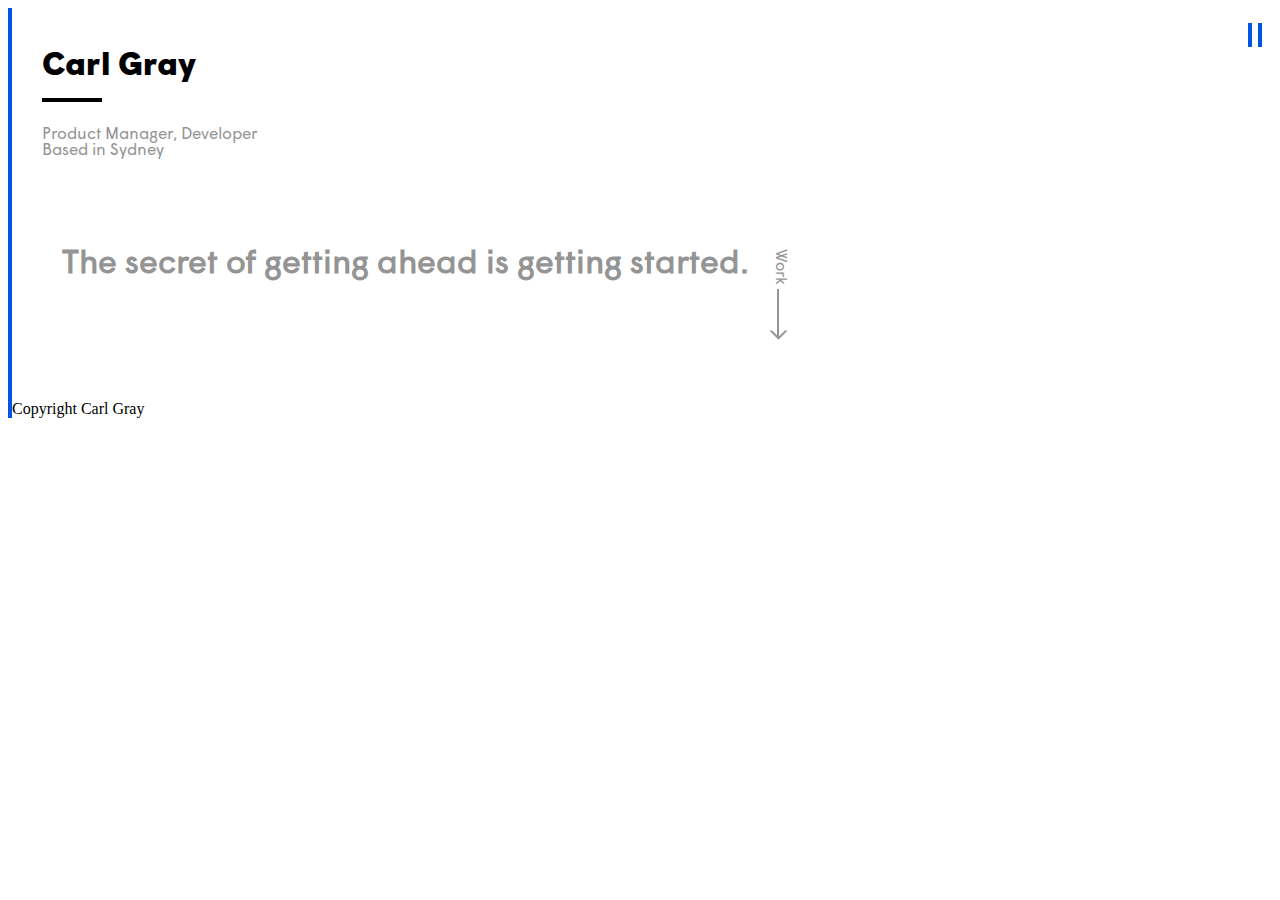
==== index.html @ 5b42e324 "first commit portfolio" ====
<!DOCTYPE html>
<html>
<head>
    <meta charset="utf-8" />
    <title>Page Title</title>
    <meta name="viewport" content="width=device-width, initial-scale=1">
    <link rel="stylesheet" type="text/css" media="screen" href="https://necolas.github.io/normalize.css/8.0.0/normalize.css" />
    <link rel="stylesheet" type="text/css" media="screen" href="main.css" />
</head>
<body>
<nav>
        <div class="menu"><img src ="images/svgs/menu.svg"> </div>
    </nav>
 <div class="container">  
    <div class="name">
        <div class="name-name">Carl Gray</div>
        <div class="name-line"></div>
        <div class="name-bio">Product Manager, Developer<br> Based in Sydney</div>
        <div class="name-space"></div>
    </div>
    <div class="quote">
        <div class="quotation">The secret of getting ahead is getting started.</div>
        <div class="work">Work <img src="images/arrow-small.png"></div>
    </div>
    <div class="quote-space"></div>
    <div class="portfolio">
        <div class="firstfnf"></div>
        <div class="port-filler1"></div>
        <div class="port-filler2"></div>
        <div class="portfolio-space"></div>
        <div class="footer-line"></div>
        <div class="footer">Copyright Carl Gray</div>
    </div>
</div> 
</body>
</html>
---- main.css ----
@font-face {
    font-family: 'Wigrum_Black';
    src:  url('Wigrum_Black.otf') format('opentype');
  }
@font-face {
    font-family: 'Wigrum_Regular';
    src:  url('Wigrum_Regular.otf') format('opentype');
  }

body {
    border-left: 4px solid #0055E5; 
}

.nav-space {

}

nav {
    display: flex;
    justify-content: flex-end;
}
.menu {
    padding-top: 15px;
    padding-right: 10px;
}

.container {
    display: flex;
    flex-direction: column;
}
.name {

}
.name-name {
    font-family: 'Wigrum_Black', sans-serif;
    font-size: 32px;
    padding-left: 30px;
    padding-bottom: 15px;
}

.name-line {
	height: 4px;
	width: 60px;
    background-color: #000000;
    margin-left: 30px;
    margin-bottom: 25px;
}

.name-bio {
    font-family: 'Wigrum_Regular', sans-serif;
    font-size: 16px;
    color:#949494;
    padding-left: 30px;
}

.name-space {
    height: 90px;
}

.quote {
    display: flex;

}

.quotation {
    font-family: 'Wigrum_Regular', sans-serif;
    font-size: 32px;
    /* letter-spacing: 1px; */
    font-weight: bold;
    color:#949494;
    padding-left: 50px;
    text-align: end;
    padding-right: 20px;
}

.work {
    padding-right: 10px;
    writing-mode: vertical-rl;
    text-orientation: mixed;
    align-self: flex-end;
    font-family: 'Wigrum_Regular', sans-serif;
    font-size: 15px;
    color:#949494;
}

.quote-space {
 height: 60px;
}

.portfolio {
   
}
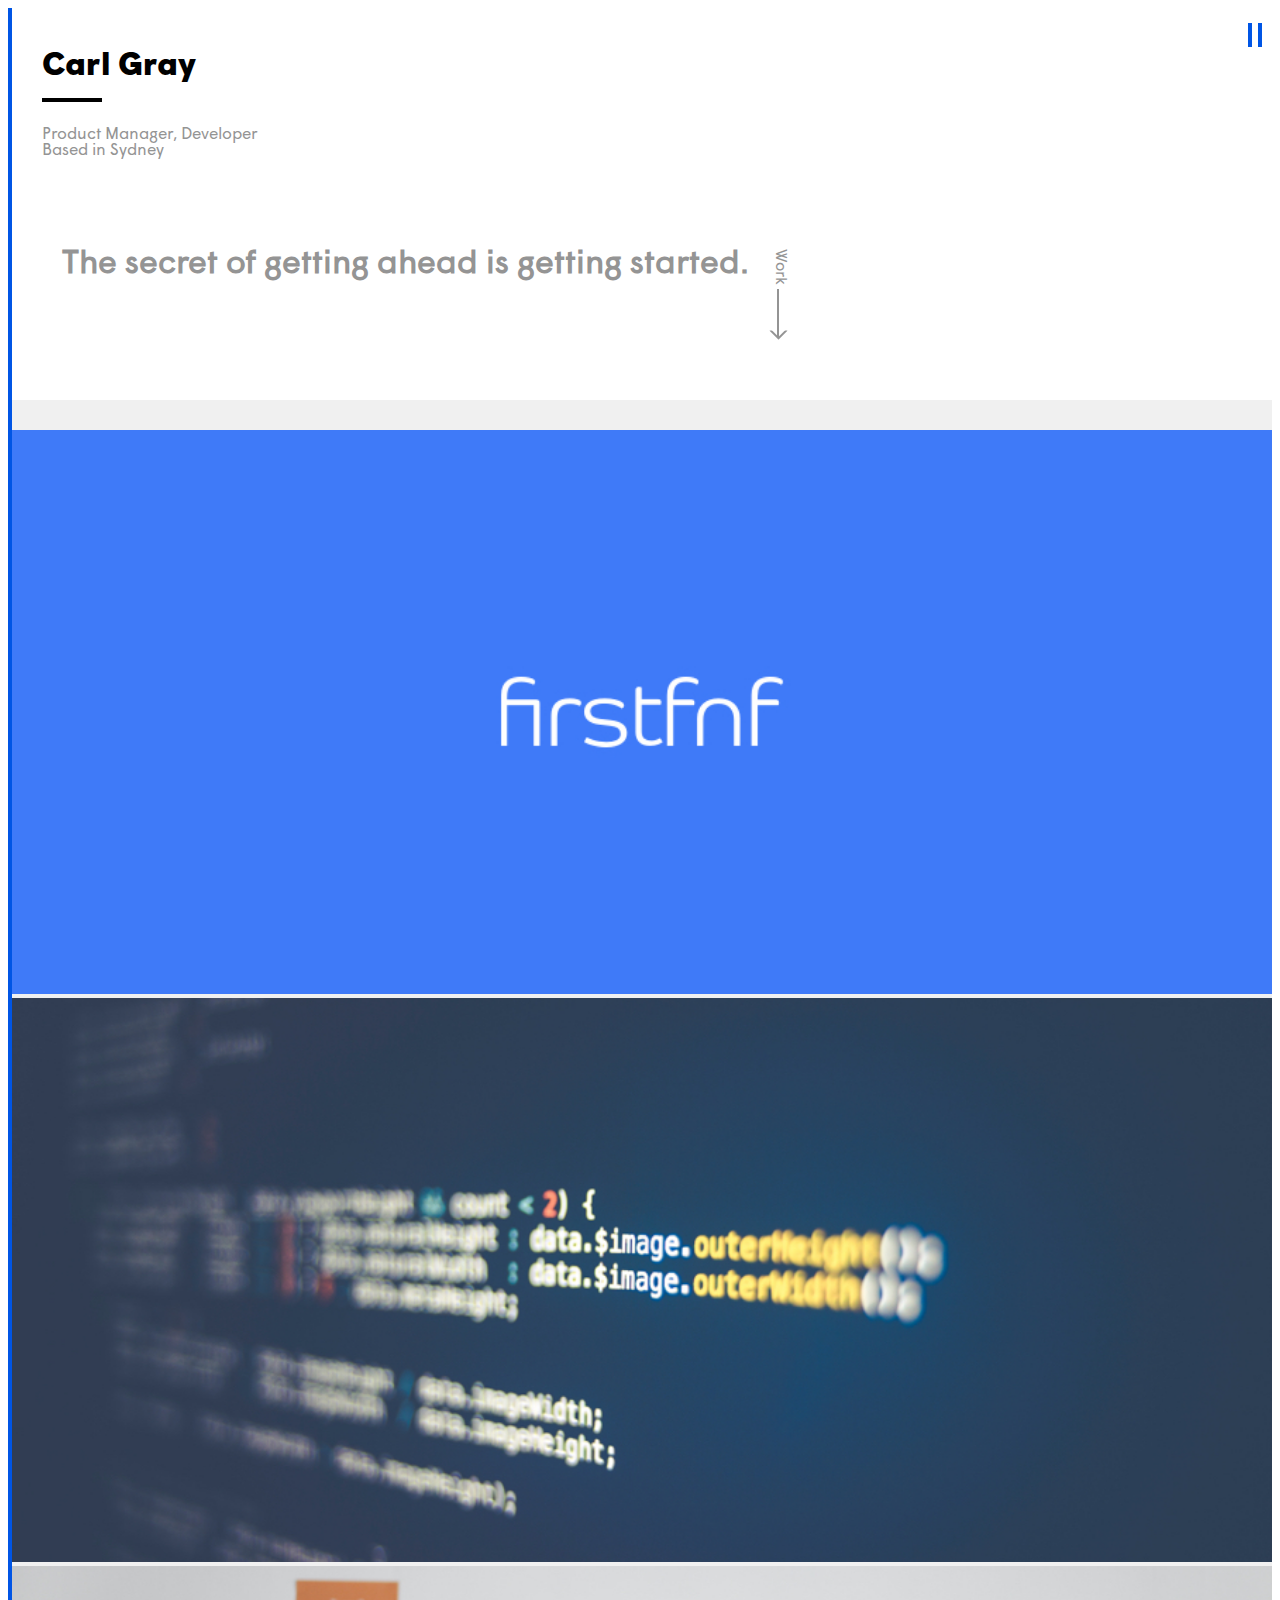
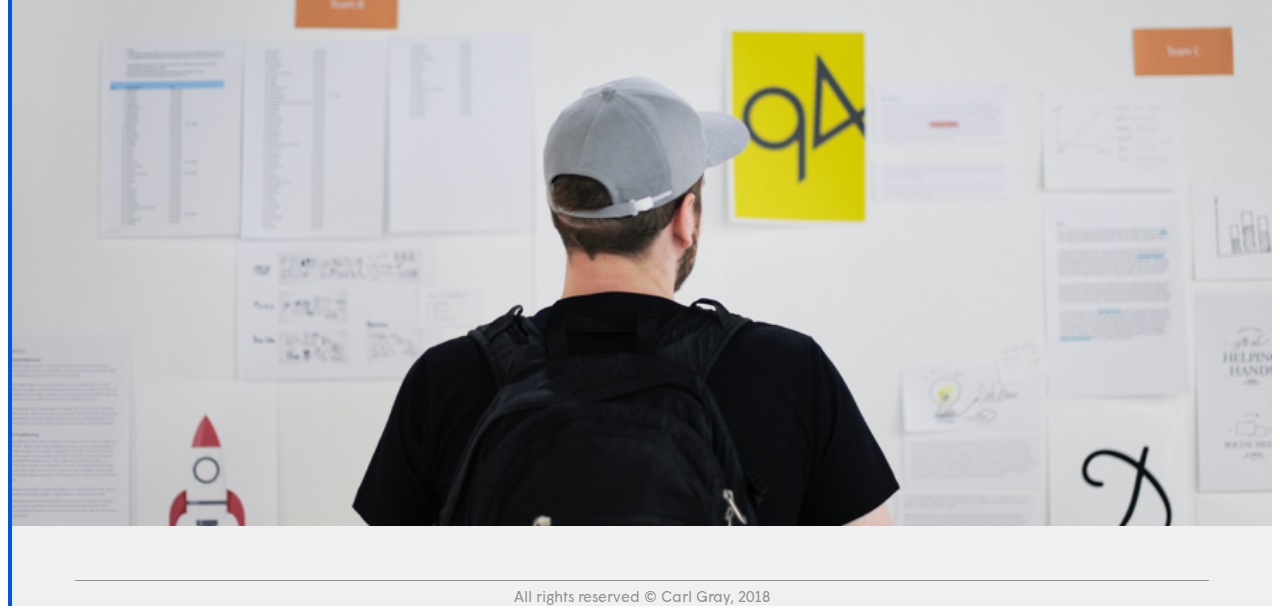
==== commit 759ee1d9: "landing page mobile with stretch photos" ====
--- a/index.html
+++ b/index.html
@@ -24,12 +24,12 @@
     </div>
     <div class="quote-space"></div>
     <div class="portfolio">
-        <div class="firstfnf"></div>
-        <div class="port-filler1"></div>
-        <div class="port-filler2"></div>
+        <div class="firstfnf"><img class="firstfnf-img" src="images/projects/p1.jpg"> </div>
+        <div class="port-filler1"><img class="port-filler1-img" src="images/projects/p2.jpg"></div>
+        <div class="port-filler2"><img class="port-filler2-img" src="images/projects/p3.jpg"></div>
         <div class="portfolio-space"></div>
         <div class="footer-line"></div>
-        <div class="footer">Copyright Carl Gray</div>
+        <div class="footer">All rights reserved © Carl Gray, 2018</div>
     </div>
 </div> 
 </body>
--- a/main.css
+++ b/main.css
@@ -11,9 +11,7 @@
     border-left: 4px solid #0055E5; 
 }
 
-.nav-space {
-
-}
+/* nav area */
 
 nav {
     display: flex;
@@ -24,13 +22,14 @@
     padding-right: 10px;
 }
 
+/* container area */
+
 .container {
     display: flex;
     flex-direction: column;
 }
-.name {
+/* name and bio area */
 
-}
 .name-name {
     font-family: 'Wigrum_Black', sans-serif;
     font-size: 32px;
@@ -56,6 +55,8 @@
 .name-space {
     height: 90px;
 }
+
+/* quotation & work area */
 
 .quote {
     display: flex;
@@ -87,6 +88,49 @@
  height: 60px;
 }
 
+/* portfolio intro area & images */
+
 .portfolio {
-   
-}+    display: flex;
+    padding-top: 30px;
+    background-color: #F0F0F0;
+    justify-content: space-between;
+    flex-direction: column;
+}
+
+.firstfnf-img {
+    width: 100%;
+    height: auto;
+}
+
+.port-filler1-img {
+    width: 100%;
+    height: auto;
+}
+
+.port-filler2-img {
+    width: 100%;
+    height: auto;
+}
+
+.portfolio-space {
+    height: 40px;
+}
+
+/* footer area */
+
+.footer-line {
+    align-self: center;
+    height: 1px;
+    width: 90%;
+    background-color: #949494;
+    margin: 10px;
+}
+
+.footer {
+    font-family: 'Wigrum_Regular', sans-serif;
+    font-size: 15px;
+    color:#949494;
+    text-align: center;
+}
+
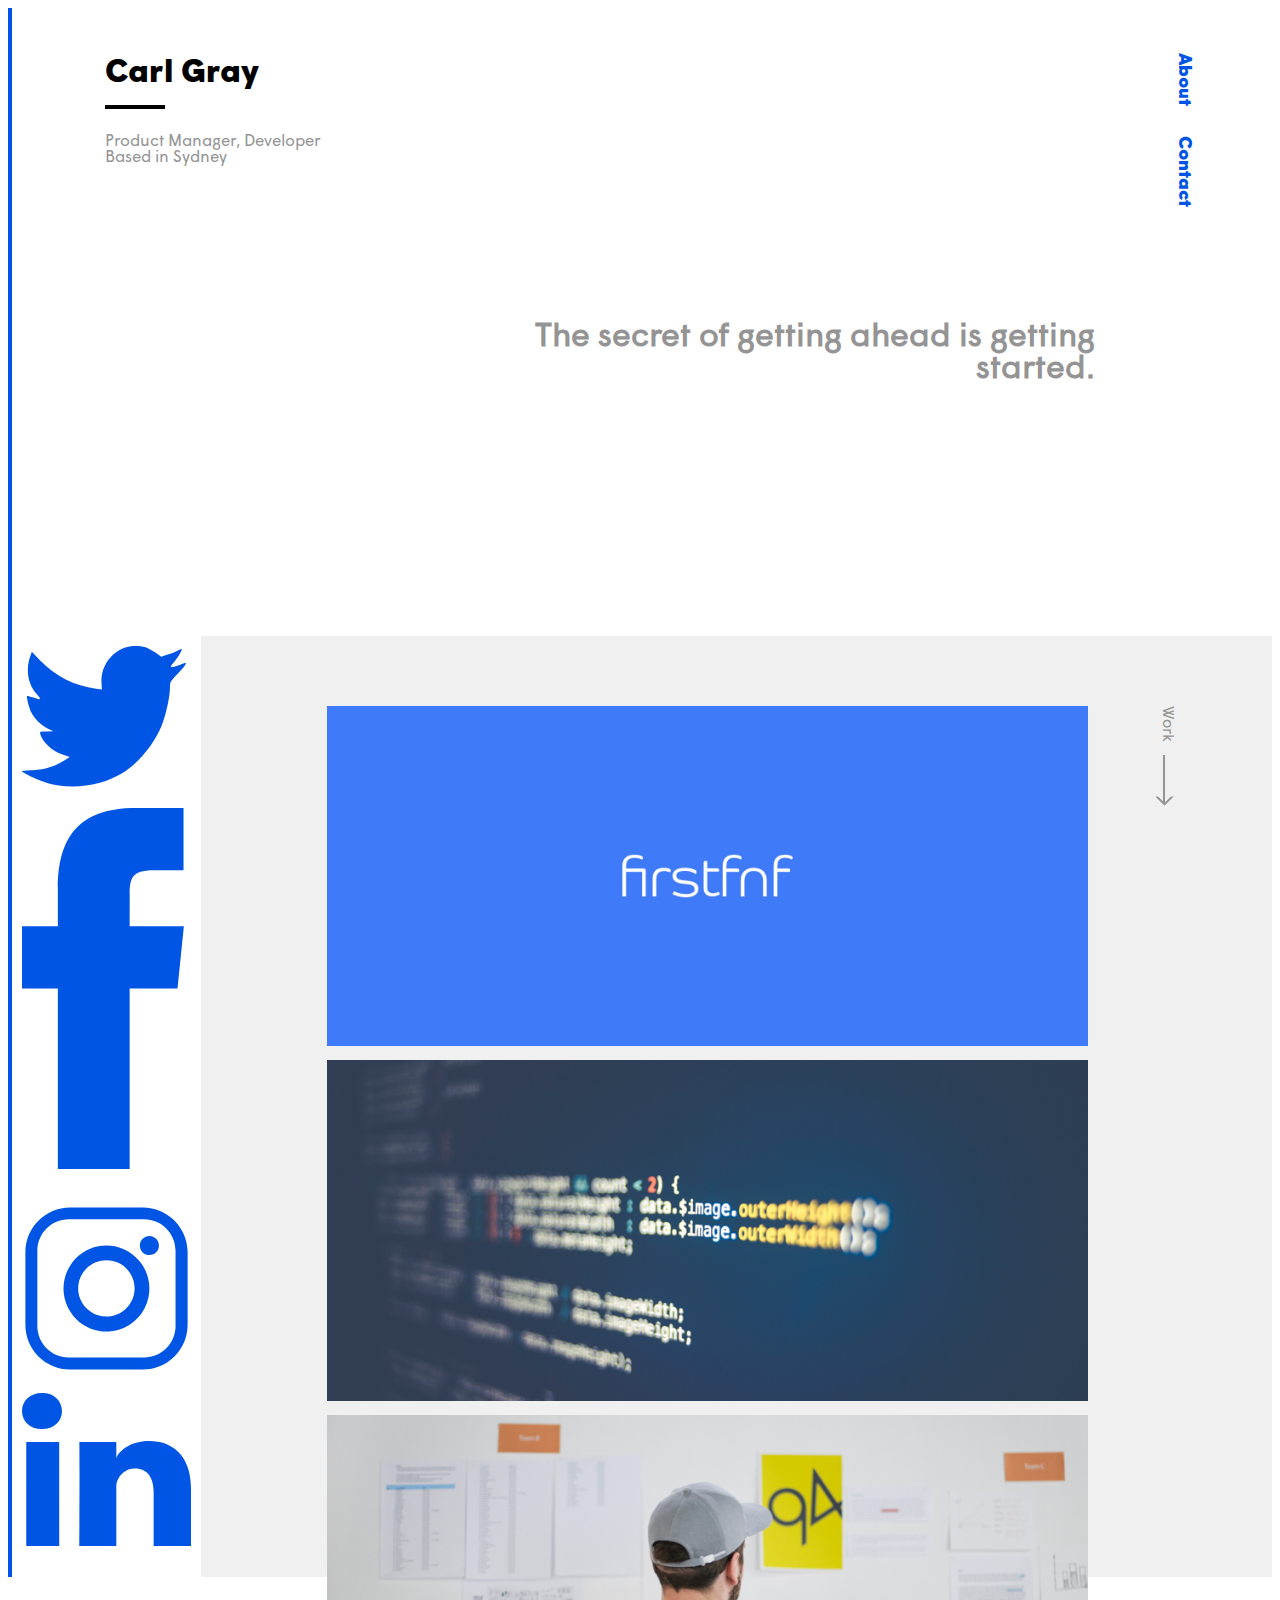
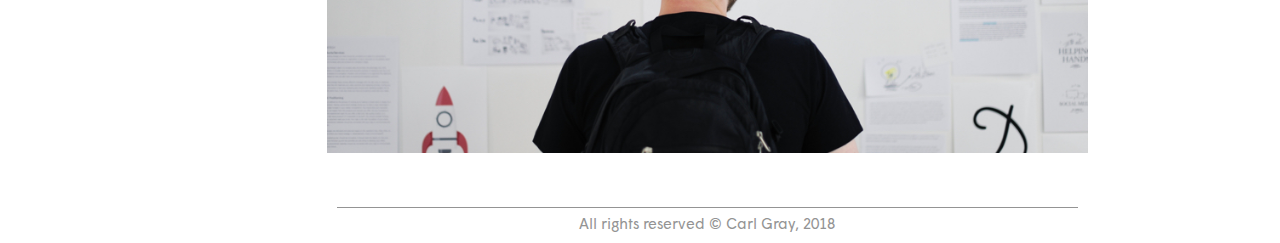
==== commit d16c28ac: "full screen view" ====
--- a/index.html
+++ b/index.html
@@ -8,9 +8,41 @@
     <link rel="stylesheet" type="text/css" media="screen" href="main.css" />
 </head>
 <body>
-<nav>
+
+        <nav role='navigation'>
+                <div id="menuToggle">
+                  <!--
+                  A fake / hidden checkbox is used as click reciever,
+                  so you can use the :checked selector on it.
+                  -->
+                  <input type="checkbox" />
+                  
+                  <!--
+                  Some spans to act as a hamburger.
+                  
+                  They are acting like a real hamburger,
+                  not that McDonalds stuff.
+                  -->
+                  <span></span>
+                  <span></span>
+                  <!-- <span></span> -->
+                  
+                  <!--
+                  Too bad the menu has to be inside of the button
+                  but hey, it's pure CSS magic.
+                  -->
+                  <ul id="menu">
+                    <a href="#" id="cg-menu"><li>Carl Gray</li></a>
+                    <a href="#"><li>Home</li></a>
+                    <a href="#"><li>About</li></a>
+                    <a href="#"><li>Contact</li></a>
+                  </ul>
+                </div>
+              </nav>
+
+<!-- <nav>
         <div class="menu"><img src ="images/svgs/menu.svg"> </div>
-    </nav>
+    </nav> -->
  <div class="container">  
     <div class="name">
         <div class="name-name">Carl Gray</div>
@@ -18,12 +50,24 @@
         <div class="name-bio">Product Manager, Developer<br> Based in Sydney</div>
         <div class="name-space"></div>
     </div>
+    <div class="right-side-media">
+        <div>About</div>
+        <div>Contact</div>
+    </div>
     <div class="quote">
         <div class="quotation">The secret of getting ahead is getting started.</div>
         <div class="work">Work <img src="images/arrow-small.png"></div>
     </div>
     <div class="quote-space"></div>
+    <div class="aside-media">
+        <img src="images/svgs/twitter.svg">
+        <img src="images/svgs/facebook.svg">
+        <img src="images/svgs/instagram.svg">
+        <img src="images/svgs/linked in.svg">
+       
+    </div>
     <div class="portfolio">
+        <div>
         <div class="firstfnf"><img class="firstfnf-img" src="images/projects/p1.jpg"> </div>
         <div class="port-filler1"><img class="port-filler1-img" src="images/projects/p2.jpg"></div>
         <div class="port-filler2"><img class="port-filler2-img" src="images/projects/p3.jpg"></div>
@@ -31,6 +75,9 @@
         <div class="footer-line"></div>
         <div class="footer">All rights reserved © Carl Gray, 2018</div>
     </div>
+    <div>
+    <div class="work-media">Work<img src="images/arrow-small.png"></div>
+    </div>
 </div> 
 </body>
 </html>--- a/main.css
+++ b/main.css
@@ -7,20 +7,195 @@
     src:  url('Wigrum_Regular.otf') format('opentype');
   }
 
+
+/* testing burger bar 160 lines */
+body
+{
+  /* margin: 0;
+  padding: 0;
+   */
+  /* make it look decent enough */
+  /* background: #232323;
+  color: #cdcdcd; */
+  /* font-family: "Avenir Next", "Avenir", sans-serif; */
+  
+  overflow-x: hidden; /* needed because hiding the menu on the right side is not perfect,  */
+}
+
+a
+{
+  text-decoration: none;
+  color: #232323;
+  
+  transition: color 0.3s ease;
+}
+
+a:hover
+{
+  color: tomato;
+}
+
+#menuToggle
+{
+  display: block;
+  position: absolute;
+  top: 15px;
+  right: 10px;
+  
+  z-index: 1;
+  
+  -webkit-user-select: none;
+  user-select: none;
+}
+
+#menuToggle input
+{
+  display: block;
+  width: 40px;
+  height: 32px;
+  position: absolute;
+  top: -7px;
+  left: -5px;
+  
+  cursor: pointer;
+  
+  opacity: 0; /* hide this */
+  z-index: 2; /* and place it over the hamburger */
+  
+  -webkit-touch-callout: none;
+}
+
+/*
+ * Just a quick hamburger
+ */
+#menuToggle span
+{
+  display: inline-block;
+  width: 4px;
+  height: 24px;
+  margin-left: 5px;
+  position: relative;
+  
+  
+  background: #0055E5;
+  /* border-radius: 3px; */
+  
+  z-index: 1;
+  
+  transform-origin: 0px 0px;
+  transform-origin: bottom;
+  
+  transition: transform 0.5s cubic-bezier(0.77,0.2,0.05,1.0),
+              background 0.5s cubic-bezier(0.77,0.2,0.05,1.0),
+              opacity 0.55s ease;
+}
+
+#menuToggle span:first-child
+{
+  transform-origin: 0% 0%;
+}
+
+#menuToggle span:nth-last-child(2)
+{
+  transform-origin: 0% 100%;
+  
+}
+
+/* 
+ * Transform all the slices of hamburger
+ * into a crossmark.
+ */
+#menuToggle input:checked ~ span
+{
+  opacity: 1;
+  transform: rotate(-30deg) translate(0px, 0px);
+  background: #232323;
+  
+}
+
+/*
+ * But let's hide the middle one.
+ */
+#menuToggle input:checked ~ span:nth-last-child(3)
+{
+  opacity: 0;
+  transform: rotate(0deg) scale(0.2, 0.2);
+}
+
+/*
+ * Ohyeah and the last one should go the other direction
+ */
+#menuToggle input:checked ~ span:nth-last-child(3)
+{
+  opacity: 1;
+  transform: rotate(30deg) translate(-1px, -1px);
+  transform-origin: bottom;
+}
+
+/*
+ * Make this absolute positioned
+ * at the top left of the screen
+ */
+#menu
+{
+  position: absolute;
+  width: 300px;
+  margin: -100px 0 0 0;
+  padding: 110px;
+  padding-bottom: 450px;
+  padding-top: 125px;
+  right: -100px;
+  
+  background: #ededed;
+  list-style-type: none;
+  -webkit-font-smoothing: antialiased;
+  /* to stop flickering of text in safari */
+  
+  transform-origin: 0% 0%;
+  transform: translate(100%, 0);
+  
+  transition: transform 0.5s cubic-bezier(0.77,0.2,0.05,1.0);
+}
+
+#menu li {
+  padding: 10px 0;
+  font-size: 18px;
+  font-family: 'Wigrum_Black', sans-serif;
+  color: #0055E5;
+  padding-bottom: 20px;
+}
+
+#cg-menu {
+    padding-left: 30px;
+    padding-bottom: 15px;
+}
+
+
+/*
+ * And let's fade it in from the left
+ */
+#menuToggle input:checked ~ ul
+{
+  transform: scale(1.0, 1.0);
+  opacity: 1;
+}
+
+/* START OF CODE AFTER NAV */
+
 body {
     border-left: 4px solid #0055E5; 
 }
 
 /* nav area */
 
-nav {
+/* nav {
     display: flex;
     justify-content: flex-end;
 }
 .menu {
     padding-top: 15px;
     padding-right: 10px;
-}
+} */
 
 /* container area */
 
@@ -35,6 +210,7 @@
     font-size: 32px;
     padding-left: 30px;
     padding-bottom: 15px;
+    padding-top: 50px;
 }
 
 .name-line {
@@ -60,6 +236,8 @@
 
 .quote {
     display: flex;
+    justify-content: flex-end;
+    
 
 }
 
@@ -72,6 +250,7 @@
     padding-left: 50px;
     text-align: end;
     padding-right: 20px;
+    margin-left: 50px;
 }
 
 .work {
@@ -101,11 +280,13 @@
 .firstfnf-img {
     width: 100%;
     height: auto;
+    padding-bottom: 10px;
 }
 
 .port-filler1-img {
     width: 100%;
     height: auto;
+    padding-bottom: 10px;
 }
 
 .port-filler2-img {
@@ -122,7 +303,7 @@
 .footer-line {
     align-self: center;
     height: 1px;
-    width: 90%;
+    /* width: 90%; */
     background-color: #949494;
     margin: 10px;
 }
@@ -132,5 +313,117 @@
     font-size: 15px;
     color:#949494;
     text-align: center;
-}
-
+    padding-bottom: 10px;
+}
+
+/* media queries fixes for html */
+
+.aside-media {
+    display: none;
+}
+
+.right-side-media {
+    display: none;
+}
+
+.work-media {
+    display: none;
+}
+
+@media only screen and (min-width: 650px) {
+body {
+    
+}    
+
+#menu {display: none;}
+a {display: none;}
+#menuToggle {display: none;}
+
+
+.container {
+    display: grid;
+    grid-template-columns: 15% 35% 50%;
+    grid-template-rows: 20% 20% 60%;
+     
+}
+
+.name {
+    grid-column: 1 / 3;
+    grid-row: 1 / 2;
+    justify-content: flex-start;
+    padding-left: 10%;
+}
+
+.right-side-media {
+    grid-column: 3 / 4;
+    grid-row: 1 / 2;
+    display: flex;
+    justify-content: flex-start;
+    writing-mode: vertical-rl;
+    text-orientation: mixed;
+    font-family: 'Wigrum_Black', sans-serif;
+    font-size: 18px;
+    color:#0055E5;
+    padding-top: 30px;
+    
+}
+
+.right-side-media div {
+    padding: 15px;
+    padding-right: 80px;
+}
+
+.quote {
+    grid-column: 1 / 4;
+    grid-row: 2 / 3;
+    padding-bottom: 50px;
+    padding-right: 12.5%;
+    padding-left: 30%;
+}
+
+.quote-space {
+   display: none;
+   }
+
+.aside-media {
+    grid-column: 1 / 2;
+    grid-row: 3 / 4;
+    display: flex;
+    flex-direction: column;
+}   
+
+.aside-media img {
+    padding: 10px;
+}
+
+.portfolio {
+    grid-column: 2 / 4;
+    grid-row: 3 / 4;
+    display: grid;
+    grid-template-columns: 85% 15%;
+    grid-template-rows: auto;
+    padding-left: 126px;
+    padding-right: 50px;
+    padding-top: 70px;
+}
+
+.work {
+    display: none;
+}
+
+.work-media {
+    grid-column: 2 / 3;
+    grid-row: 1 / 2;
+    display: flex;
+    padding-left: 50%;
+    writing-mode: vertical-rl;
+    text-orientation: mixed;
+    align-self: flex-end;
+    font-family: 'Wigrum_Regular', sans-serif;
+    font-size: 15px;
+    color:#949494;
+}
+.work-media img {
+    padding-top: 13px;
+}
+}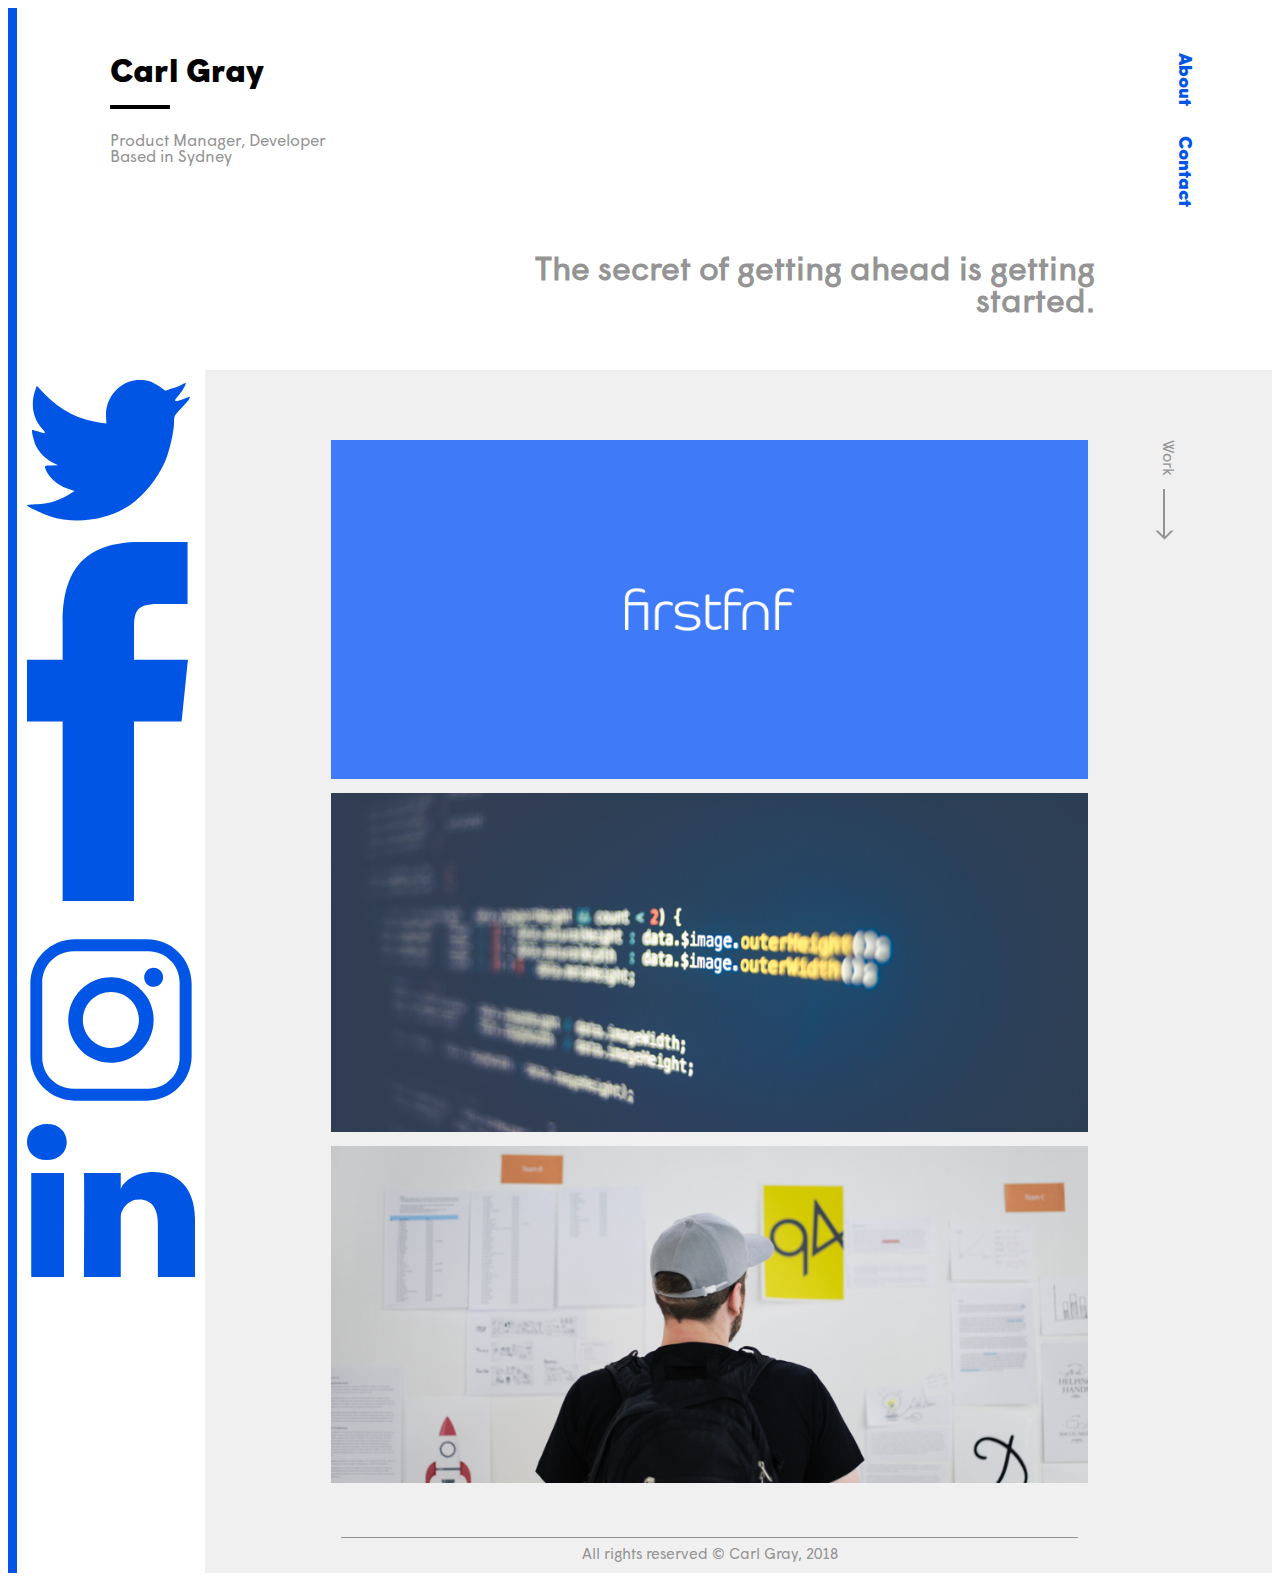
==== commit d5dba2a6: "about page update with links" ====
--- a/index.html
+++ b/index.html
@@ -2,7 +2,7 @@
 <html>
 <head>
     <meta charset="utf-8" />
-    <title>Page Title</title>
+    <title>Portfolio</title>
     <meta name="viewport" content="width=device-width, initial-scale=1">
     <link rel="stylesheet" type="text/css" media="screen" href="https://necolas.github.io/normalize.css/8.0.0/normalize.css" />
     <link rel="stylesheet" type="text/css" media="screen" href="main.css" />
@@ -33,9 +33,17 @@
                   -->
                   <ul id="menu">
                     <a href="#" id="cg-menu"><li>Carl Gray</li></a>
-                    <a href="#"><li>Home</li></a>
-                    <a href="#"><li>About</li></a>
-                    <a href="#"><li>Contact</li></a>
+                    <a href="index.html"><li>Home</li></a>
+                    <a href="about.html"><li>About</li></a>
+                    <a href="contact.html"><li>Contact</li></a>
+                    <li>
+                        <div class="media-buttons">
+                            <img src="images/svgs/twitter.svg">
+                            <img src="images/svgs/facebook.svg">
+                            <img src="images/svgs/instagram.svg">
+                            <img src="images/svgs/linked in.svg">     
+                        </div>
+                    </li>
                   </ul>
                 </div>
               </nav>
@@ -51,8 +59,8 @@
         <div class="name-space"></div>
     </div>
     <div class="right-side-media">
-        <div>About</div>
-        <div>Contact</div>
+            <div><a href="about.html">About</a></div>
+            <div><a href="contact.html">Contact</a></div>
     </div>
     <div class="quote">
         <div class="quotation">The secret of getting ahead is getting started.</div>
--- a/main.css
+++ b/main.css
@@ -25,15 +25,15 @@
 a
 {
   text-decoration: none;
-  color: #232323;
+  color: #0055E5;
   
   transition: color 0.3s ease;
 }
 
-a:hover
+/* a:hover
 {
   color: tomato;
-}
+} */
 
 #menuToggle
 {
@@ -170,6 +170,9 @@
     padding-bottom: 15px;
 }
 
+#menu img {
+    padding: 20px;
+}
 
 /*
  * And let's fade it in from the left
@@ -263,6 +266,10 @@
     color:#949494;
 }
 
+.work img {
+    padding-left: 3px;
+}
+
 .quote-space {
  height: 60px;
 }
@@ -331,19 +338,21 @@
 }
 
 @media only screen and (min-width: 650px) {
+
 body {
-    
-}    
+        border-left: 9px solid #0055E5; 
+    }   
 
 #menu {display: none;}
-a {display: none;}
+/* a {display: none;} */
 #menuToggle {display: none;}
+
 
 
 .container {
     display: grid;
     grid-template-columns: 15% 35% 50%;
-    grid-template-rows: 20% 20% 60%;
+    grid-template-rows: auto;
      
 }
 
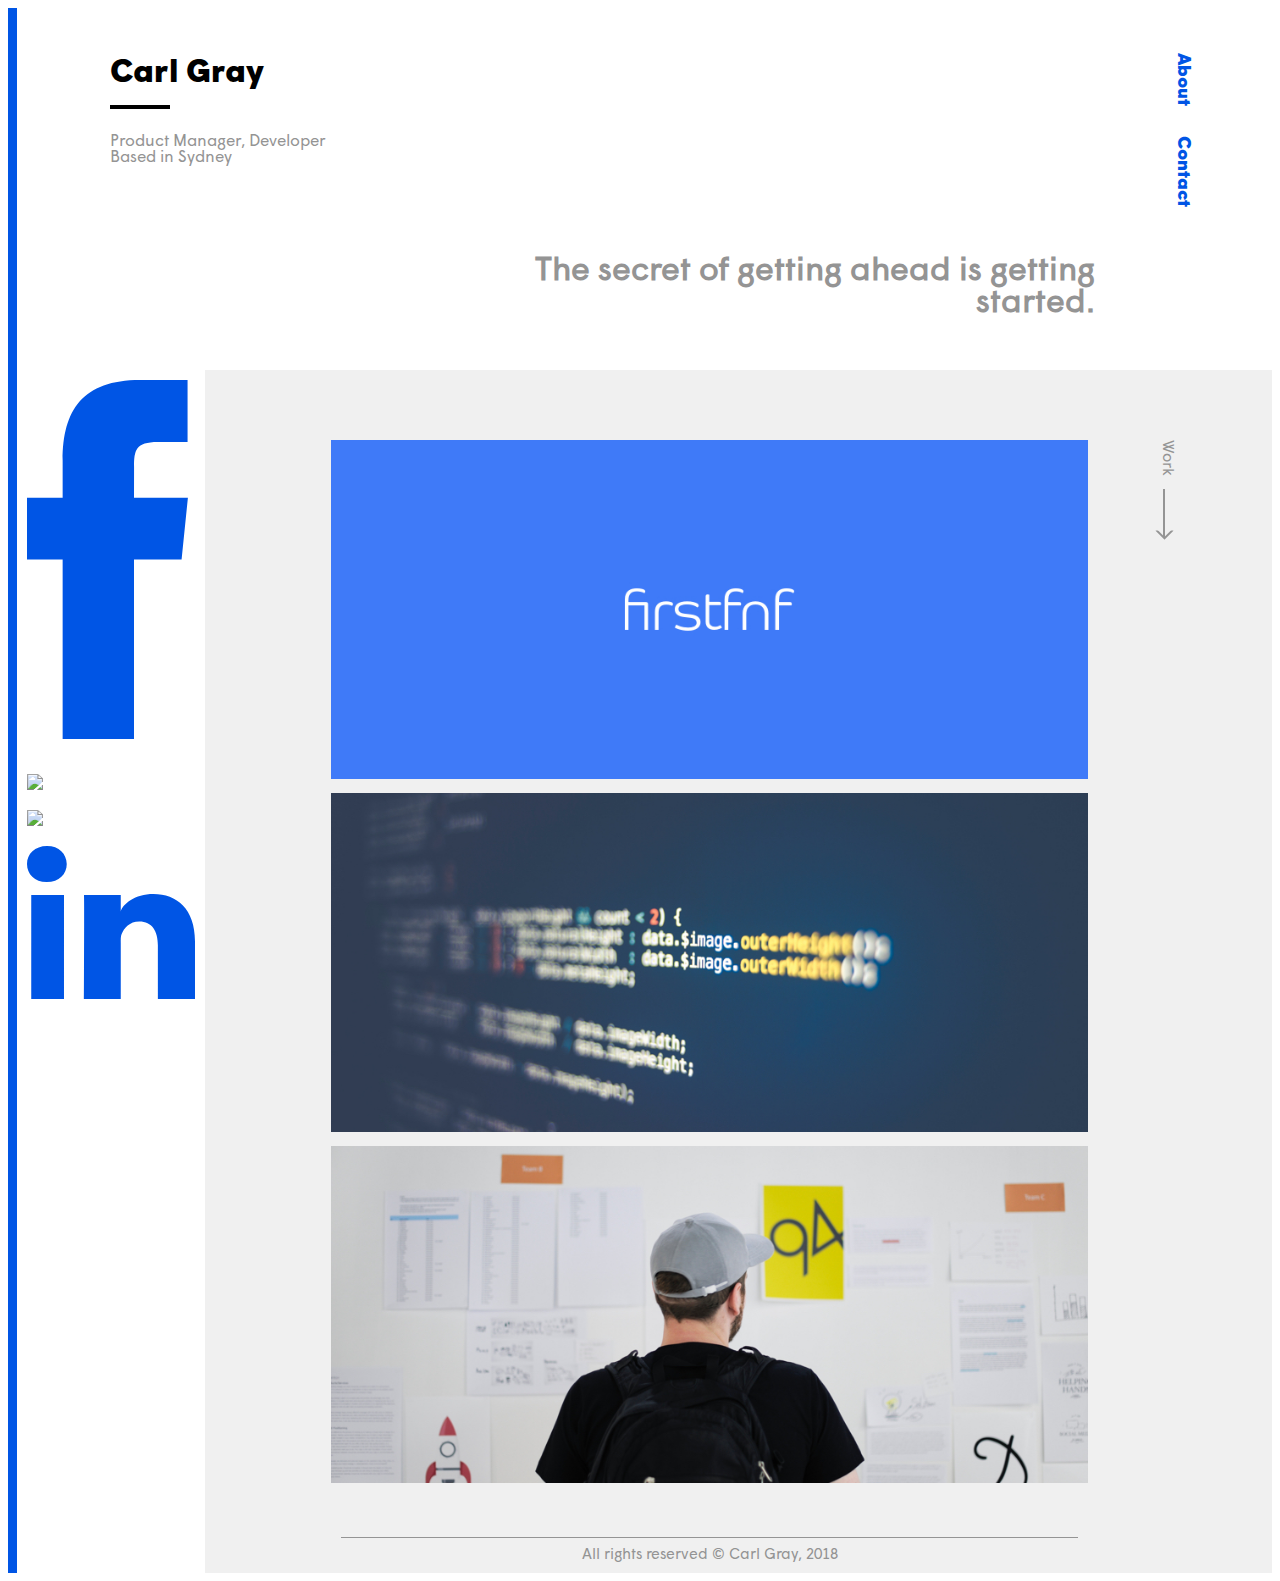
==== commit 6a0e90a5: "small update scroll" ====
--- a/index.html
+++ b/index.html
@@ -38,9 +38,9 @@
                     <a href="contact.html"><li>Contact</li></a>
                     <li>
                         <div class="media-buttons">
-                            <img src="images/svgs/twitter.svg">
                             <img src="images/svgs/facebook.svg">
-                            <img src="images/svgs/instagram.svg">
+                            <img src="images/svgs/medium.svg">
+                            <img src="images/svgs/github.svg">
                             <img src="images/svgs/linked in.svg">     
                         </div>
                     </li>
@@ -64,17 +64,17 @@
     </div>
     <div class="quote">
         <div class="quotation">The secret of getting ahead is getting started.</div>
-        <div class="work">Work <img src="images/arrow-small.png"></div>
+        <div class="work">Work<img src="images/arrow-small.png"></div>
     </div>
     <div class="quote-space"></div>
     <div class="aside-media">
-        <img src="images/svgs/twitter.svg">
-        <img src="images/svgs/facebook.svg">
-        <img src="images/svgs/instagram.svg">
-        <img src="images/svgs/linked in.svg">
+            <img src="images/svgs/facebook.svg">
+            <img src="images/svgs/medium.svg">
+            <img src="images/svgs/github.svg">
+            <img src="images/svgs/linked in.svg">
        
     </div>
-    <div class="portfolio">
+    <div class="portfolio" id="scroll">
         <div>
         <div class="firstfnf"><img class="firstfnf-img" src="images/projects/p1.jpg"> </div>
         <div class="port-filler1"><img class="port-filler1-img" src="images/projects/p2.jpg"></div>
@@ -84,7 +84,7 @@
         <div class="footer">All rights reserved © Carl Gray, 2018</div>
     </div>
     <div>
-    <div class="work-media">Work<img src="images/arrow-small.png"></div>
+    <div class="work-media"><a href="#scroll">Work</a><img src="images/arrow-small.png"></div>
     </div>
 </div> 
 </body>
--- a/main.css
+++ b/main.css
@@ -27,7 +27,7 @@
   text-decoration: none;
   color: #0055E5;
   
-  transition: color 0.3s ease;
+  /* transition: color 0.3s ease; */
 }
 
 /* a:hover
@@ -337,7 +337,7 @@
     display: none;
 }
 
-@media only screen and (min-width: 650px) {
+@media only screen and (min-width: 720px) {
 
 body {
         border-left: 9px solid #0055E5; 
@@ -371,8 +371,10 @@
     writing-mode: vertical-rl;
     text-orientation: mixed;
     font-family: 'Wigrum_Black', sans-serif;
+    /* font-weight: bold; */
     font-size: 18px;
     color:#0055E5;
+    line-height: 21px;
     padding-top: 30px;
     
 }
@@ -432,6 +434,10 @@
     font-size: 15px;
     color:#949494;
 }
+
+.work-media a {
+    color: #949494;
+}
 .work-media img {
     padding-top: 13px;
 }
